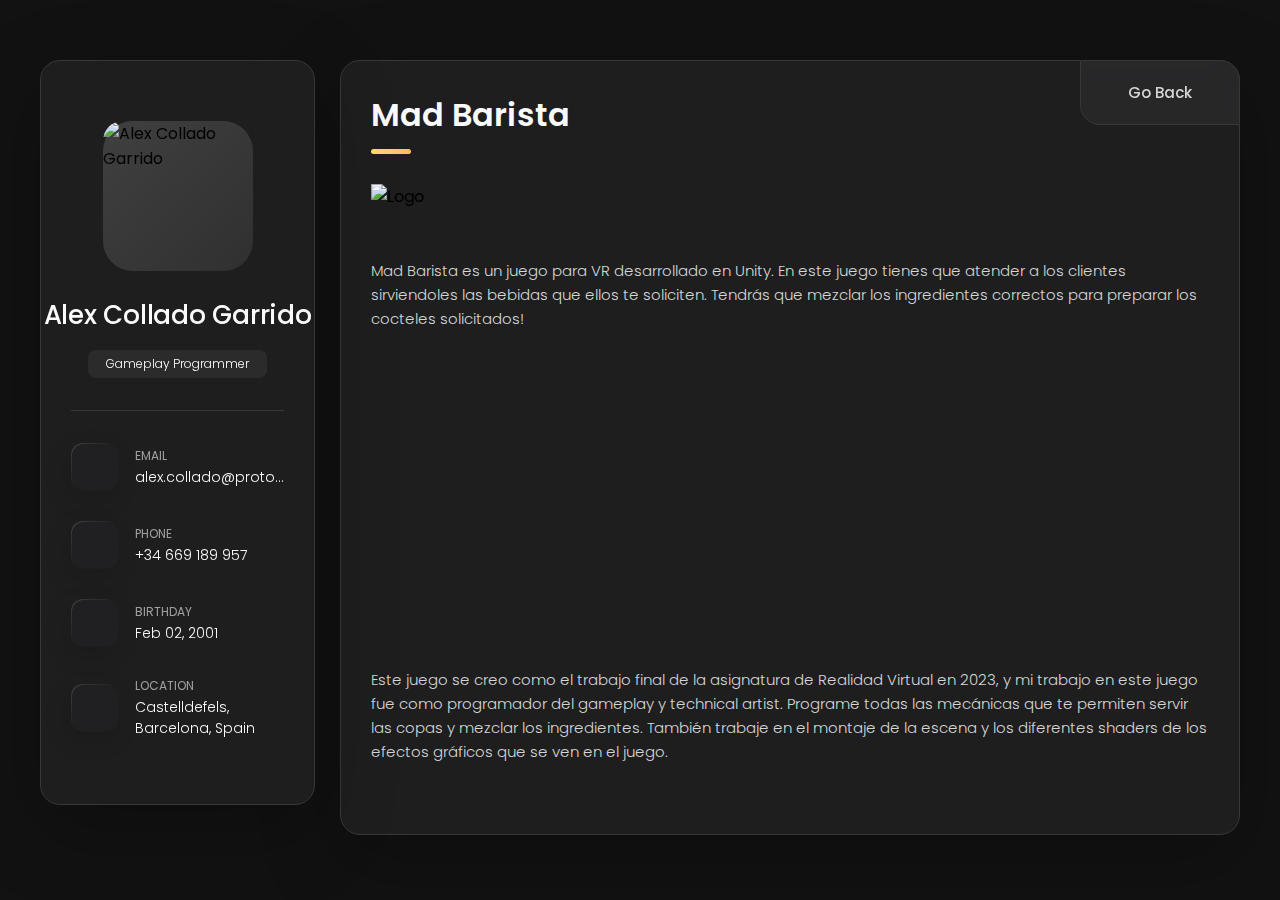
==== barista.html @ 56ca4191 "Mejoras movil" ====
<!DOCTYPE html>
<html lang="en">

<head>
  <meta charset="UTF-8">
  <meta http-equiv="X-UA-Compatible" content="IE=edge">
  <meta name="viewport" content="width=device-width, initial-scale=1.0">
  <title>vCard - Personal Portfolio</title>

  <!--
    - favicon
  -->
  <link rel="shortcut icon" href="./assets/images/logo.ico" type="image/x-icon">

  <!--
    - custom css link
  -->
  <link rel="stylesheet" href="./assets/css/style.css">

  <!--
    - google font link
  -->
  <link rel="preconnect" href="https://fonts.googleapis.com">
  <link rel="preconnect" href="https://fonts.gstatic.com" crossorigin>
  <link href="https://fonts.googleapis.com/css2?family=Poppins:wght@300;400;500;600&display=swap" rel="stylesheet">
</head>

<body>

  <!--
    - #MAIN
  -->

  <main>

    <!--
      - #SIDEBAR
    -->

    <aside class="sidebar" data-sidebar>

      <div class="sidebar-info">

        <figure class="avatar-box">
          <img src="./assets/images/my-avatar.png" alt="Alex Collado Garrido" width="150" height="150">
        </figure>

        <div class="info-content">
          <h1 class="name" title="Alex Collado Garrido">Alex Collado Garrido</h1>

          <p class="title">Gameplay Programmer</p>
        </div>

        <button class="info_more-btn" data-sidebar-btn>
          <span>Show Contacts</span>

          <ion-icon name="chevron-down"></ion-icon>
        </button>

      </div>

      <div class="sidebar-info_more">

        <div class="separator"></div>

        <ul class="contacts-list">

          <li class="contact-item">

            <div class="icon-box">
              <ion-icon name="mail-outline"></ion-icon>
            </div>

            <div class="contact-info">
              <p class="contact-title">Email</p>

              <a href="mailto:alex.collado@proton.me" class="contact-link">alex.collado@proton.me</a>
            </div>

          </li>

          <li class="contact-item">

            <div class="icon-box">
              <ion-icon name="phone-portrait-outline"></ion-icon>
            </div>

            <div class="contact-info">
              <p class="contact-title">Phone</p>

              <a href="tel:+34669189957" class="contact-link">+34 669 189 957</a>
            </div>

          </li>

          <li class="contact-item">

            <div class="icon-box">
              <ion-icon name="calendar-outline"></ion-icon>
            </div>

            <div class="contact-info">
              <p class="contact-title">Birthday</p>

              <time datetime="2001-02-02">Feb 02, 2001</time>
            </div>

          </li>

          <li class="contact-item">

            <div class="icon-box">
              <ion-icon name="location-outline"></ion-icon>
            </div>

            <div class="contact-info">
              <p class="contact-title">Location</p>

              <address>Castelldefels, Barcelona, Spain</address>
            </div>

          </li>

        </ul>

        <div class="separator"></div>

        <ul class="social-list">

          <li class="social-item">
            <a href="#" class="social-link">
              <ion-icon name="logo-instagram"></ion-icon>
            </a>
          </li>

        </ul>

      </div>

    </aside>

    <!--
      - #main-content
    -->

    <div class="main-content">

      <!--
        - #NAVBAR
      -->

      <nav class="navbar">

        <ul class="navbar-list">

          <li class="navbar-item">
            <button class="navbar-link" onclick="window.location.href='index.html';" >Go Back</button>
          </li>

        </ul>

      </nav>

      <!--
        - #RESUME
      -->

      <article class="resume  active" data-page="resume">

        <header>
          <h2 class="h2 article-title">Mad Barista</h2>
        </header>

        <img class="logo" src="assets/images/barista/title.png" alt="Logo" style="margin-bottom:50px;">

        <section class="about-text">
          <p>
            Mad Barista es un juego para VR desarrollado en Unity. En este juego tienes que atender a los clientes sirviendoles las bebidas que ellos te soliciten. Tendrás que mezclar los ingredientes correctos para preparar los cocteles solicitados!
          </p>

          <iframe class="logo" width="560" height="315" src="https://www.youtube.com/embed/b7pRS25t_Ww?si=kNV7Dc3kBFMDyx5f" title="YouTube video player" frameborder="0" allow="accelerometer; autoplay; clipboard-write; encrypted-media; gyroscope; picture-in-picture; web-share" referrerpolicy="strict-origin-when-cross-origin" allowfullscreen></iframe>

          <p>
            Este juego se creo como el trabajo final de la asignatura de Realidad Virtual en 2023, y mi trabajo en este juego fue como programador del gameplay y technical artist. Programe todas las mecánicas que te permiten servir las copas y mezclar los ingredientes. También trabaje en el montaje de la escena y los diferentes shaders de los efectos gráficos que se ven en el juego.
          </p>

        </section>

    </div>

  </main>

  <!--
    - custom js link
  -->
  <script src="./assets/js/script.js"></script>

  <!--
    - ionicon link
  -->
  <script type="module" src="https://unpkg.com/ionicons@5.5.2/dist/ionicons/ionicons.esm.js"></script>
  <script nomodule src="https://unpkg.com/ionicons@5.5.2/dist/ionicons/ionicons.js"></script>

</body>

</html>
---- assets/css/style.css ----
/**
 * copyright 2022 @codewithsadee
 */

/*-----------------------------------*\
  #CUSTOM PROPERTY
\*-----------------------------------*/

:root {

  video {
    width: 100%;
    width: -moz-available;          /* WebKit-based browsers will ignore this. */
    width: -webkit-fill-available;  /* Mozilla-based browsers will ignore this. */
    width: fill-available;
  }

  .logo {
    width: 100%;
    width: -moz-available;          /* WebKit-based browsers will ignore this. */
    width: -webkit-fill-available;  /* Mozilla-based browsers will ignore this. */
    width: fill-available;
  }

  /**
   * colors
   */

  /* gradient */

  --bg-gradient-onyx: linear-gradient(
    to bottom right, 
    hsl(240, 1%, 25%) 3%, 
    hsl(0, 0%, 19%) 97%
  );
  --bg-gradient-jet: linear-gradient(
    to bottom right, 
    hsla(240, 1%, 18%, 0.251) 0%, 
    hsla(240, 2%, 11%, 0) 100%
  ), hsl(240, 2%, 13%);
  --bg-gradient-yellow-1: linear-gradient(
    to bottom right, 
    hsl(45, 100%, 71%) 0%, 
    hsla(36, 100%, 69%, 0) 50%
  );
  --bg-gradient-yellow-2: linear-gradient(
    135deg, 
    hsla(45, 100%, 71%, 0.251) 0%, 
    hsla(35, 100%, 68%, 0) 59.86%
  ), hsl(240, 2%, 13%);
  --border-gradient-onyx: linear-gradient(
    to bottom right, 
    hsl(0, 0%, 25%) 0%, 
    hsla(0, 0%, 25%, 0) 50%
  );
  --text-gradient-yellow: linear-gradient(
    to right, 
    hsl(45, 100%, 72%), 
    hsl(35, 100%, 68%)
  );

  /* solid */

  --jet: hsl(0, 0%, 22%);
  --onyx: hsl(240, 1%, 17%);
  --eerie-black-1: hsl(240, 2%, 13%);
  --eerie-black-2: hsl(240, 2%, 12%);
  --smoky-black: hsl(0, 0%, 7%);
  --white-1: hsl(0, 0%, 100%);
  --white-2: hsl(0, 0%, 98%);
  --orange-yellow-crayola: hsl(45, 100%, 72%);
  --vegas-gold: hsl(45, 54%, 58%);
  --light-gray: hsl(0, 0%, 84%);
  --light-gray-70: hsla(0, 0%, 84%, 0.7);
  --bittersweet-shimmer: hsl(0, 43%, 51%);

  /**
   * typography
   */

  /* font-family */
  --ff-poppins: 'Poppins', sans-serif;

  /* font-size */
  --fs-1: 24px;
  --fs-2: 18px;
  --fs-3: 17px;
  --fs-4: 16px;
  --fs-5: 15px;
  --fs-6: 14px;
  --fs-7: 13px;
  --fs-8: 11px;

  /* font-weight */
  --fw-300: 300;
  --fw-400: 400;
  --fw-500: 500;
  --fw-600: 600;

  /**
   * shadow
   */
  
  --shadow-1: -4px 8px 24px hsla(0, 0%, 0%, 0.25);
  --shadow-2: 0 16px 30px hsla(0, 0%, 0%, 0.25);
  --shadow-3: 0 16px 40px hsla(0, 0%, 0%, 0.25);
  --shadow-4: 0 25px 50px hsla(0, 0%, 0%, 0.15);
  --shadow-5: 0 24px 80px hsla(0, 0%, 0%, 0.25);

  /**
   * transition
   */

  --transition-1: 0.25s ease;
  --transition-2: 0.5s ease-in-out;

}

/*-----------------------------------*\
  #RESET
\*-----------------------------------*/

*, *::before, *::after {
  margin: 0;
  padding: 0;
  box-sizing: border-box;
}

a { text-decoration: none; }

li { list-style: none; }

img, ion-icon, a, button, time, span { display: block; }

button {
  font: inherit;
  background: none;
  border: none;
  text-align: left;
  cursor: pointer;
}

input, textarea {
  display: block;
  width: 100%;
  background: none;
  font: inherit;
}

::selection {
  background: var(--orange-yellow-crayola);
  color: var(--smoky-black);
}

:focus { outline-color: var(--orange-yellow-crayola); }

html { font-family: var(--ff-poppins); }

body { background: var(--smoky-black); }

/*-----------------------------------*\
  #REUSED STYLE
\*-----------------------------------*/

.sidebar,
article {
  background: var(--eerie-black-2);
  border: 1px solid var(--jet);
  border-radius: 20px;
  padding: 15px;
  box-shadow: var(--shadow-1);
  z-index: 1;
}

.separator {
  width: 100%;
  height: 1px;
  background: var(--jet);
  margin: 16px 0;
}

.icon-box {
  position: relative;
  background: var(--border-gradient-onyx);
  width: 30px;
  height: 30px;
  border-radius: 8px;
  display: flex;
  justify-content: center;
  align-items: center;
  font-size: 16px;
  color: var(--orange-yellow-crayola);
  box-shadow: var(--shadow-1);
  z-index: 1;
}

.icon-box::before {
  content: "";
  position: absolute;
  inset: 1px;
  background: var(--eerie-black-1);
  border-radius: inherit;
  z-index: -1;
}

.icon-box ion-icon { --ionicon-stroke-width: 35px; }

article { display: none; }

article.active {
  display: block;
  animation: fade 0.5s ease backwards;
}

@keyframes fade {
  0% { opacity: 0; }
  100% { opacity: 1; }
}

.h2,
.h3,
.h4,
.h5 {
  color: var(--white-2);
  text-transform: capitalize;
}

.h2 { font-size: var(--fs-1); }

.h3 { font-size: var(--fs-2); }

.h4 { font-size: var(--fs-4); }

.h5 {
  font-size: var(--fs-7);
  font-weight: var(--fw-500);
}

.article-title {
  position: relative;
  padding-bottom: 7px;
}

.article-title::after {
  content: "";
  position: absolute;
  bottom: 0;
  left: 0;
  width: 30px;
  height: 3px;
  background: var(--text-gradient-yellow);
  border-radius: 3px;
}

.has-scrollbar::-webkit-scrollbar {
  width: 5px; /* for vertical scrollbar */
  height: 5px; /* for horizontal scrollbar */
}

.has-scrollbar::-webkit-scrollbar-track {
  background: var(--onyx);
  border-radius: 5px;
}

.has-scrollbar::-webkit-scrollbar-thumb {
  background: var(--orange-yellow-crayola);
  border-radius: 5px;
}

.has-scrollbar::-webkit-scrollbar-button { width: 20px; }

.content-card {
  position: relative;
  background: var(--border-gradient-onyx);
  padding: 15px;
  padding-top: 45px;
  border-radius: 14px;
  box-shadow: var(--shadow-2);
  cursor: pointer;
  z-index: 1;
}

.content-card::before {
  content: "";
  position: absolute;
  inset: 1px;
  background: var(--bg-gradient-jet);
  border-radius: inherit;
  z-index: -1;
}

/*-----------------------------------*\
  #MAIN
\*-----------------------------------*/

main {
  margin: 15px 12px;
  margin-bottom: 75px;
  min-width: 259px;
}

/*-----------------------------------*\
  #SIDEBAR
\*-----------------------------------*/

.sidebar {
  margin-bottom: 15px;
  max-height: 112px;
  overflow: hidden;
  transition: var(--transition-2);
}

.sidebar.active { max-height: 405px; }

.sidebar-info {
  position: relative;
  display: flex;
  justify-content: flex-start;
  align-items: center;
  gap: 15px;
}

.avatar-box {
  background: var(--bg-gradient-onyx);
  border-radius: 20px;
}

.avatar-box img {
  object-fit: cover;
  border-radius: 20px;
}

.info-content .name {
  color: var(--white-2);
  font-size: var(--fs-3);
  font-weight: var(--fw-500);
  letter-spacing: -0.25px;
  margin-bottom: 10px;
}

.info-content .title {
  color: var(--white-1);
  background: var(--onyx);
  font-size: var(--fs-8);
  font-weight: var(--fw-300);
  width: max-content;
  padding: 3px 12px;
  border-radius: 8px;
}

.info_more-btn {
  position: absolute;
  top: -15px;
  right: -15px;
  border-radius: 0 15px;
  font-size: 13px;
  color: var(--orange-yellow-crayola);
  background: var(--border-gradient-onyx);
  padding: 10px;
  box-shadow: var(--shadow-2);
  transition: var(--transition-1);
  z-index: 1;
}

.info_more-btn::before {
  content: "";
  position: absolute;
  inset: 1px;
  border-radius: inherit;
  background: var(--bg-gradient-jet);
  transition: var(--transition-1);
  z-index: -1;
}

.info_more-btn:hover,
.info_more-btn:focus { background: var(--bg-gradient-yellow-1); }

.info_more-btn:hover::before,
.info_more-btn:focus::before { background: var(--bg-gradient-yellow-2); }

.info_more-btn span { display: none; }

.sidebar-info_more {
  opacity: 0;
  visibility: hidden;
  transition: var(--transition-2);
}

.sidebar.active .sidebar-info_more {
  opacity: 1;
  visibility: visible;
}

.contacts-list {
  display: grid;
  grid-template-columns: 1fr;
  gap: 16px;
}

.contact-item {
  min-width: 100%;
  display: flex;
  align-items: center;
  gap: 16px;
}

.contact-info {
  max-width: calc(100% - 46px);
  width: calc(100% - 46px);
}

.contact-title {
  color: var(--light-gray-70);
  font-size: var(--fs-8);
  text-transform: uppercase;
  margin-bottom: 2px;
}

.contact-info :is(.contact-link, time, address) {
  color: var(--white-2);
  font-size: var(--fs-7);
}

.contact-info address { font-style: normal; }

.social-list {
  display: flex;
  justify-content: flex-start;
  align-items: center;
  gap: 15px;
  padding-bottom: 4px;
  padding-left: 7px;
}

.social-item .social-link {
  color: var(--light-gray-70);
  font-size: 18px;
}


.social-item .social-link:hover { color: var(--light-gray); }

/*-----------------------------------*\
  #NAVBAR
\*-----------------------------------*/

.navbar {
  position: fixed;
  bottom: 0;
  left: 0;
  width: 100%;
  background: hsla(240, 1%, 17%, 0.75);
  backdrop-filter: blur(10px);
  border: 1px solid var(--jet);
  border-radius: 12px 12px 0 0;
  box-shadow: var(--shadow-2);
  z-index: 5;
}

.navbar-list {
  display: flex;
  flex-wrap: wrap;
  justify-content: center;
  align-items: center;
  padding: 0 10px;
}

.navbar-link {
  color: var(--light-gray);
  font-size: var(--fs-8);
  padding: 20px 7px;
  transition: color var(--transition-1);
}

.navbar-link:hover,
.navbar-link:focus { color: var(--light-gray-70); }

.navbar-link.active { color: var(--orange-yellow-crayola); }

/*-----------------------------------*\
  #ABOUT
\*-----------------------------------*/

.about .article-title { margin-bottom: 15px; }

.about-text {
  color: var(--light-gray);
  font-size: var(--fs-6);
  font-weight: var(--fw-300);
  line-height: 1.6;
}

.about-text p { margin-bottom: 15px; }

/**
 * #service 
 */

.service { margin-bottom: 35px; }

.service-title { margin-bottom: 20px; }

.service-list {
  display: grid;
  grid-template-columns: 1fr;
  gap: 20px;
  margin-bottom: 30px;
}

.service-item {
  position: relative;
  background: var(--border-gradient-onyx);
  padding: 20px;
  border-radius: 14px;
  box-shadow: var(--shadow-2);
  z-index: 1;
}

.service-item::before {
  content: "";
  position: absolute;
  inset: 1px;
  background: var(--bg-gradient-jet);
  border-radius: inherit;
  z-index: -1;
}

.service-icon-box { margin-bottom: 10px; }

.service-icon-box img { margin: auto; }

.service-content-box { text-align: center; }

.service-item-title { margin-bottom: 7px; }

.service-item-text {
  color: var(--light-gray);
  font-size: var(--fs-6);
  font-weight: var(--fw-3);
  line-height: 1.6;
}

/**
 * #testimonials 
 */

.testimonials { margin-bottom: 30px; }

.testimonials-title { margin-bottom: 20px; }

.testimonials-list {
  display: flex;
  justify-content: flex-start;
  align-items: flex-start;
  gap: 15px;
  margin: 0 -15px;
  padding: 25px 15px;
  padding-bottom: 35px;
  overflow-x: auto;
  scroll-behavior: smooth;
  overscroll-behavior-inline: contain;
  scroll-snap-type: inline mandatory;
}

.testimonials-item {
  min-width: 100%;
  scroll-snap-align: center;
}

.testimonials-avatar-box {
  position: absolute;
  top: 0;
  left: 0;
  transform: translate(15px, -25px);
  background: var(--bg-gradient-onyx);
  border-radius: 14px;
  box-shadow: var(--shadow-1);
}

.testimonials-item-title { margin-bottom: 7px; }

.testimonials-text {
  color: var(--light-gray);
  font-size: var(--fs-6);
  font-weight: var(--fw-300);
  line-height: 1.6;
  display: -webkit-box;
  line-clamp: 4;
  -webkit-line-clamp: 4;
  -webkit-box-orient: vertical;
  overflow: hidden;
}

/**
 * #testimonials-modal
 */

.modal-container {
  position: fixed;
  top: 0;
  left: 0;
  width: 100%;
  height: 100%;
  display: flex;
  justify-content: center;
  align-items: center;
  overflow-y: auto;
  overscroll-behavior: contain;
  z-index: 20;
  pointer-events: none;
  visibility: hidden;
}

.modal-container::-webkit-scrollbar { display: none; }

.modal-container.active {
  pointer-events: all;
  visibility: visible;
}

.overlay {
  position: fixed;
  top: 0;
  left: 0;
  width: 100%;
  height: 100vh;
  background: hsl(0, 0%, 5%);
  opacity: 0;
  visibility: hidden;
  pointer-events: none;
  z-index: 1;
  transition: var(--transition-1);
}

.overlay.active {
  opacity: 0.8;
  visibility: visible;
  pointer-events: all;
}

.testimonials-modal {
  background: var(--eerie-black-2);
  position: relative;
  padding: 15px;
  margin: 15px 12px;
  border: 1px solid var(--jet);
  border-radius: 14px;
  box-shadow: var(--shadow-5);
  transform: scale(1.2);
  opacity: 0;
  transition: var(--transition-1);
  z-index: 2;
}

.modal-container.active .testimonials-modal {
  transform: scale(1);
  opacity: 1;
}

.modal-close-btn {
  position: absolute;
  top: 15px;
  right: 15px;
  background: var(--onyx);
  border-radius: 8px;
  width: 32px;
  height: 32px;
  display: flex;
  justify-content: center;
  align-items: center;
  color: var(--white-2);
  font-size: 18px;
  opacity: 0.7;
}

.modal-close-btn:hover,
.modal-close-btn:focus { opacity: 1; }

.modal-close-btn ion-icon { --ionicon-stroke-width: 50px; }

.modal-avatar-box {
  background: var(--bg-gradient-onyx);
  width: max-content;
  border-radius: 14px;
  margin-bottom: 15px;
  box-shadow: var(--shadow-2);
}

.modal-img-wrapper > img { display: none; }

.modal-title { margin-bottom: 4px; }

.modal-content time {
  font-size: var(--fs-6);
  color: var(--light-gray-70);
  font-weight: var(--fw-300);
  margin-bottom: 10px;
}

.modal-content p {
  color: var(--light-gray);
  font-size: var(--fs-6);
  font-weight: var(--fw-300);
  line-height: 1.6;
}

/**
 * #clients 
 */

.clients { margin-bottom: 15px; }

.clients-list {
  display: flex;
  justify-content: flex-start;
  align-items: flex-start;
  gap: 15px;
  margin: 0 -15px;
  padding: 25px;
  padding-bottom: 25px;
  overflow-x: auto;
  scroll-behavior: smooth;
  overscroll-behavior-inline: contain;
  scroll-snap-type: inline mandatory;
  scroll-padding-inline: 25px;
}

.clients-item {
  min-width: 50%;
  scroll-snap-align: start;
}

.clients-item img {
  width: 100%;
  filter: grayscale(1);
  transition: var(--transition-1);
}

.clients-item img:hover { filter: grayscale(0); }

/*-----------------------------------*\
  #RESUME
\*-----------------------------------*/

.article-title { margin-bottom: 30px; }


/**
 * education and experience 
 */

.timeline { margin-bottom: 30px; }

.timeline .title-wrapper {
  display: flex;
  align-items: center;
  gap: 15px;
  margin-bottom: 25px;
}

.timeline-list {
  font-size: var(--fs-6);
  margin-left: 45px;
}

.timeline-item { position: relative; }

.timeline-item:not(:last-child) { margin-bottom: 20px; }

.timeline-item-title {
  font-size: var(--fs-6);
  line-height: 1.3;
  margin-bottom: 7px;
}

.timeline-list span {
  color: var(--vegas-gold);
  font-weight: var(--fw-400);
  line-height: 1.6;
}

.timeline-item:not(:last-child)::before {
  content: "";
  position: absolute;
  top: -25px;
  left: -30px;
  width: 1px;
  height: calc(100% + 50px);
  background: var(--jet);
}

.timeline-item::after {
  content: "";
  position: absolute;
  top: 5px;
  left: -33px;
  height: 6px;
  width: 6px;
  background: var(--text-gradient-yellow);
  border-radius: 50%;
  box-shadow: 0 0 0 4px var(--jet);
}

.timeline-text {
  color: var(--light-gray);
  font-weight: var(--fw-300);
  line-height: 1.6;
}


/**
 * skills 
 */

.skills-title { margin-bottom: 20px; }

.skills-list { padding: 20px; }

.skills-item:not(:last-child) { margin-bottom: 15px; }

.skill .title-wrapper {
  display: flex;
  align-items: center;
  gap: 5px;
  margin-bottom: 8px;
}

.skill .title-wrapper data {
  color: var(--light-gray);
  font-size: var(--fs-7);
  font-weight: var(--fw-300);
}

.skill-progress-bg {
  background: var(--jet);
  width: 100%;
  height: 8px;
  border-radius: 10px;
}

.skill-progress-fill {
  background: var(--text-gradient-yellow);
  height: 100%;
  border-radius: inherit;
}

/*-----------------------------------*\
  #BLOG
\*-----------------------------------*/

.blog-posts { margin-bottom: 10px; }

.blog-posts-list {
  display: grid;
  grid-template-columns: 1fr;
  gap: 20px;
}

.blog-post-item > a {
  position: relative;
  background: var(--border-gradient-onyx);
  height: 100%;
  box-shadow: var(--shadow-4);
  border-radius: 16px;
  z-index: 1;
}

.blog-post-item > a::before {
  content: "";
  position: absolute;
  inset: 1px;
  border-radius: inherit;
  background: var(--eerie-black-1);
  z-index: -1;
}

.blog-banner-box {
  width: 100%;
  height: 200px;
  border-radius: 12px;
  overflow: hidden;
}

.blog-banner-box img {
  width: 100%;
  height: 100%;
  object-fit: cover;
  transition: var(--transition-1);
}

.blog-post-item > a:hover .blog-banner-box img { transform: scale(1.1); }

.blog-content { padding: 15px; }

.blog-meta {
  display: flex;
  justify-content: flex-start;
  align-items: center;
  gap: 7px;
  margin-bottom: 10px;
}

.blog-meta :is(.blog-category, time) {
  color: var(--light-gray-70);
  font-size: var(--fs-6);
  font-weight: var(--fw-300);
}

.blog-meta .dot {
  background: var(--light-gray-70);
  width: 4px;
  height: 4px;
  border-radius: 4px;
}

.blog-item-title {
  margin-bottom: 10px;
  line-height: 1.3;
  transition: var(--transition-1);
}

.blog-post-item > a:hover .blog-item-title { color: var(--orange-yellow-crayola); }

.blog-text {
  color: var(--light-gray);
  font-size: var(--fs-6);
  font-weight: var(--fw-300);
  line-height: 1.6;
}

/*-----------------------------------*\
  #CONTACT
\*-----------------------------------*/

.mapbox {
  position: relative;
  height: 250px;
  width: 100%;
  border-radius: 16px;
  margin-bottom: 30px;
  border: 1px solid var(--jet);
  overflow: hidden;
}

.mapbox figure { height: 100%; }

.mapbox iframe {
  width: 100%;
  height: 100%;
  border: none;
  filter: grayscale(1) invert(1);
}

.contact-form { margin-bottom: 10px; }

.form-title { margin-bottom: 20px; }

.input-wrapper {
  display: grid;
  grid-template-columns: 1fr;
  gap: 25px;
  margin-bottom: 25px;
}

.form-input {
  color: var(--white-2);
  font-size: var(--fs-6);
  font-weight: var(--fw-400);
  padding: 13px 20px;
  border: 1px solid var(--jet);
  border-radius: 14px;
  outline: none;
}

.form-input::placeholder { font-weight: var(--fw-500); }

.form-input:focus { border-color: var(--orange-yellow-crayola); }

textarea.form-input {
  min-height: 100px;
  height: 120px;
  max-height: 200px;
  resize: vertical;
  margin-bottom: 25px;
}

textarea.form-input::-webkit-resizer { display: none; }

.form-input:focus:invalid { border-color: var(--bittersweet-shimmer); }

.form-btn {
  position: relative;
  width: 100%;
  background: var(--border-gradient-onyx);
  color: var(--orange-yellow-crayola);
  display: flex;
  justify-content: center;
  align-items: center;
  gap: 10px;
  padding: 13px 20px;
  border-radius: 14px;
  font-size: var(--fs-6);
  text-transform: capitalize;
  box-shadow: var(--shadow-3);
  z-index: 1;
  transition: var(--transition-1);
}

.form-btn::before {
  content: "";
  position: absolute;
  inset: 1px;
  background: var(--bg-gradient-jet);
  border-radius: inherit;
  z-index: -1;
  transition: var(--transition-1);
}

.form-btn ion-icon { font-size: 16px; }

.form-btn:hover { background: var(--bg-gradient-yellow-1); }

.form-btn:hover::before { background: var(--bg-gradient-yellow-2); }

.form-btn:disabled {
  opacity: 0.7;
  cursor: not-allowed;
}

.form-btn:disabled:hover { background: var(--border-gradient-onyx); }

.form-btn:disabled:hover::before { background: var(--bg-gradient-jet); }

/*-----------------------------------*\
  #RESPONSIVE
\*-----------------------------------*/

/**
 * responsive larger than 450px screen
 */

@media (min-width: 450px) {

  /**
   * client
   */

  .clients-item { min-width: calc(33.33% - 10px); }

  /**
   * #PORTFOLIO, BLOG 
   */

  .project-img,
  .blog-banner-box { height: auto; }

}

/**
 * responsive larger than 580px screen
 */

@media (min-width: 580px) {

  /**
   * CUSTOM PROPERTY
   */

  :root {

    /**
     * typography
     */

    --fs-1: 32px;
    --fs-2: 24px;
    --fs-3: 26px;
    --fs-4: 18px;
    --fs-6: 15px;
    --fs-7: 15px;
    --fs-8: 12px;

  }

  /**
   * #REUSED STYLE
   */

  .sidebar, article {
    width: 520px;
    margin-inline: auto;
    padding: 30px;
  }

  .article-title {
    font-weight: var(--fw-600);
    padding-bottom: 15px;
  }

  .article-title::after {
    width: 40px;
    height: 5px;
  }

  .icon-box {
    width: 48px;
    height: 48px;
    border-radius: 12px;
    font-size: 18px;
  }

  /**
   * #MAIN
   */

  main {
    margin-top: 60px;
    margin-bottom: 100px;
  }

  /**
   * #SIDEBAR
   */

  .sidebar {
    max-height: 180px;
    margin-bottom: 30px;
  }

  .sidebar.active { max-height: 584px; }

  .sidebar-info { gap: 25px; }

  .avatar-box { border-radius: 30px; }

  .avatar-box img { width: 120px; }

  .info-content .name { margin-bottom: 15px; }

  .info-content .title { padding: 5px 18px; }

  .info_more-btn {
    top: -30px;
    right: -30px;
    padding: 10px 15px;
  }

  .info_more-btn span {
    display: block;
    font-size: var(--fs-8);
  }

  .info_more-btn ion-icon { display: none; }

  .separator { margin: 32px 0; }

  .contacts-list { gap: 20px; }

  .contact-info {
    max-width: calc(100% - 64px);
    width: calc(100% - 64px);
  }

  /**
   * #NAVBAR
   */

  .navbar { border-radius: 20px 20px 0 0; }

  .navbar-list { gap: 20px; }

  .navbar-link { --fs-8: 14px; }

  /**
   * #ABOUT
   */

  .about .article-title { margin-bottom: 20px; }

  .about-text { margin-bottom: 40px; }

  /* service */

  .service-item {
    display: flex;
    justify-content: flex-start;
    align-items: flex-start;
    gap: 18px;
    padding: 30px;
  }

  .service-icon-box {
    margin-bottom: 0;
    margin-top: 5px;
  }

  .service-content-box { text-align: left; }

  /* testimonials */

  .testimonials-title { margin-bottom: 25px; }

  .testimonials-list {
    gap: 30px;
    margin: 0 -30px;
    padding: 30px;
    padding-bottom: 35px;
  }

  .content-card {
    padding: 30px;
    padding-top: 25px;
  }

  .testimonials-avatar-box {
    transform: translate(30px, -30px);
    border-radius: 20px;
  }

  .testimonials-avatar-box img { width: 80px; }

  .testimonials-item-title {
    margin-bottom: 10px;
    margin-left: 95px;
  }

  .testimonials-text {
    line-clamp: 2;
    -webkit-line-clamp: 2;
  }

  /* testimonials modal */

  .modal-container { padding: 20px; }

  .testimonials-modal {
    display: flex;
    justify-content: flex-start;
    align-items: stretch;
    gap: 25px;
    padding: 30px;
    border-radius: 20px;
  }

  .modal-img-wrapper {
    display: flex;
    flex-direction: column;
    align-items: center;
  }

  .modal-avatar-box {
    border-radius: 18px;
    margin-bottom: 0;
  }

  .modal-avatar-box img { width: 65px; }

  .modal-img-wrapper > img {
    display: block;
    flex-grow: 1;
    width: 35px;
  }

  /* clients */

  .clients-list {
    gap: 50px;
    margin: 0 -30px;
    padding: 45px;
    scroll-padding-inline: 45px;
  }

  .clients-item { min-width: calc(33.33% - 35px); }

  /**
   * #RESUME
   */

  .timeline-list { margin-left: 65px; }

  .timeline-item:not(:last-child)::before { left: -40px; }

  .timeline-item::after {
    height: 8px;
    width: 8px;
    left: -43px;
  }

  .skills-item:not(:last-child) { margin-bottom: 25px; }

  /**
   * #PORTFOLIO, BLOG
   */

  .project-img, .blog-banner-box { border-radius: 16px; }

  .blog-posts-list { gap: 30px; }

  .blog-content { padding: 25px; }

  /**
   * #CONTACT
   */

  .mapbox {
    height: 380px;
    border-radius: 18px;
  }

  .input-wrapper {
    gap: 30px;
    margin-bottom: 30px;
  }

  .form-input { padding: 15px 20px; }

  textarea.form-input { margin-bottom: 30px; }

  .form-btn {
    --fs-6: 16px;
    padding: 16px 20px;
  }

  .form-btn ion-icon { font-size: 18px; }

}

/**
 * responsive larger than 768px screen
 */

@media (min-width: 768px) {

  /**
   * REUSED STYLE
   */

  .sidebar, article { width: 700px; }

  .has-scrollbar::-webkit-scrollbar-button { width: 100px; }

  /**
   * SIDEBAR
   */

  .contacts-list {
    grid-template-columns: 1fr 1fr;
    gap: 30px 15px;
  }

  /**
   * NAVBAR
   */

  .navbar-link { --fs-8: 15px; }

  /**
   * ABOUT
   */

  /* testimonials modal */

  .testimonials-modal {
    gap: 35px;
    max-width: 680px;
  }

  .modal-avatar-box img { width: 80px; }

  /**
   * PORTFOLIO
   */


  /* portfolio grid */
  /* NOTE: PARA CAMBIAR EL TAMAÑO DE LAS IMAGENES DEL PORTFOLIO AQUI  */

  .project-list, .blog-posts-list { grid-template-columns: 1fr 1fr; }

}

/**
 * responsive larger than 1024px screen
 */

@media (min-width: 1024px) {

  /**
   * CUSTOM PROPERTY
   */

  :root {

    /**
    * shadow
    */

    --shadow-1: -4px 8px 24px hsla(0, 0%, 0%, 0.125);
    --shadow-2: 0 16px 30px hsla(0, 0%, 0%, 0.125);
    --shadow-3: 0 16px 40px hsla(0, 0%, 0%, 0.125);

  }

  /**
   * REUSED STYLE
   */

  .sidebar, article {
    width: 950px;
    box-shadow: var(--shadow-5);
  }

  /**
   * MAIN 
   */

  main { margin-bottom: 60px; }

  .main-content {
    position: relative;
    width: max-content;
    margin: auto;
  }

  /**
   * NAVBAR
   */

  .navbar {
    position: absolute;
    bottom: auto;
    top: 0;
    left: auto;
    right: 0;
    width: max-content;
    border-radius: 0 20px;
    padding: 0 20px;
    box-shadow: none;
  }

  .navbar-list {
    gap: 30px;
    padding: 0 20px;
  }

  .navbar-link { font-weight: var(--fw-500); }

  /**
   * ABOUT
   */

  /* service */

  .service-list {
    grid-template-columns: 1fr 1fr;
    gap: 20px 25px;
  }

  /* testimonials */

  .testimonials-item { min-width: calc(50% - 15px); }

  /* clients */

  .clients-item { min-width: calc(25% - 38px); }

  /**
   * PORTFOLIO
   */

  .project-list { grid-template-columns: repeat(3, 1fr); }

  /**
   * BLOG
   */

  .blog-banner-box { height: 230px; }

}

/**
 * responsive larger than 1250px screen
 */

@media (min-width: 1250px) {

  /**
   * RESET
   */

  body::-webkit-scrollbar { width: 20px; }

  body::-webkit-scrollbar-track { background: var(--smoky-black); }

  body::-webkit-scrollbar-thumb {
    border: 5px solid var(--smoky-black);
    background: hsla(0, 0%, 100%, 0.1);
    border-radius: 20px;
    box-shadow: inset 1px 1px 0 hsla(0, 0%, 100%, 0.11),
                inset -1px -1px 0 hsla(0, 0%, 100%, 0.11);
  }

  body::-webkit-scrollbar-thumb:hover { background: hsla(0, 0%, 100%, 0.15); }

  body::-webkit-scrollbar-button { height: 60px; }

  /**
   * REUSED STYLE
   */

  .sidebar, article { width: auto; }

  article { min-height: 100%; }

  /**
   * MAIN
   */

  main {
    max-width: 1200px;
    margin-inline: auto;
    display: flex;
    justify-content: center;
    align-items: stretch;
    gap: 25px;
  }

  .main-content {
    min-width: 75%;
    width: 75%;
    margin: 0;
  }

  /**
   * SIDEBAR
   */

  .sidebar {
    position: sticky;
    top: 60px;
    max-height: max-content;
    height: 100%;
    margin-bottom: 0;
    padding-top: 60px;
    z-index: 1;
  }

  .sidebar-info { flex-direction: column; }

  .avatar-box img { width: 150px; }

  .info-content .name {
    white-space: nowrap;
    text-align: center;
  }

  .info-content .title { margin: auto; }

  .info_more-btn { display: none; }

  .sidebar-info_more {
    opacity: 1;
    visibility: visible;
  }

  .contacts-list { grid-template-columns: 1fr; }

  .contact-info :is(.contact-link) {
    white-space: nowrap;
    overflow: hidden;
    text-overflow: ellipsis;
  }

  .contact-info :is(.contact-link, time, address) {
    --fs-7: 14px;
    font-weight: var(--fw-300);
  }

  .separator:last-of-type {
    margin: 15px 0;
    opacity: 0;
  }

  .social-list { justify-content: center; }

  /**
    * RESUME
  */

  .timeline-text { max-width: 700px; }

}
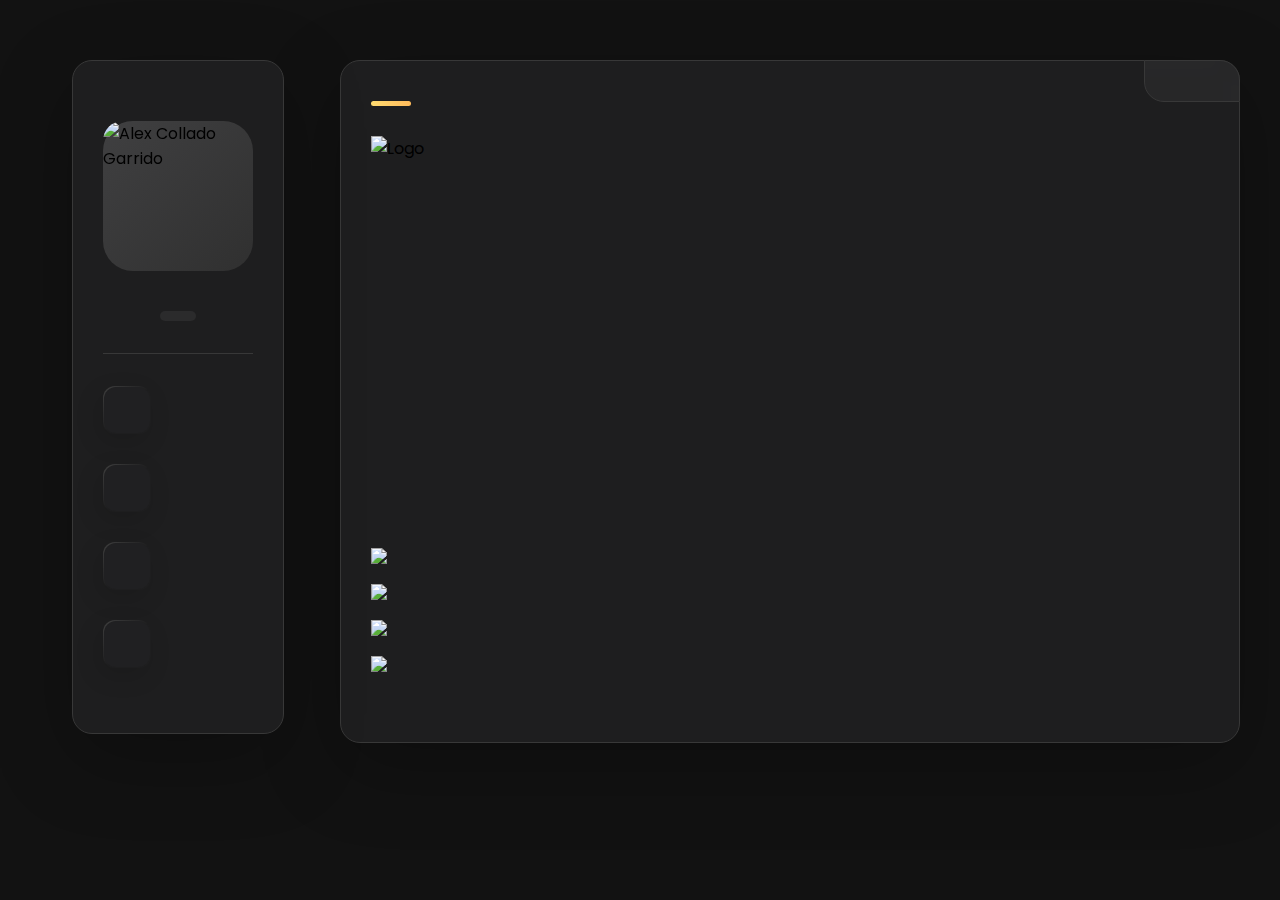
==== commit d74d7d03: "Traducción completa" ====
--- a/barista.html
+++ b/barista.html
@@ -46,13 +46,13 @@
         </figure>
 
         <div class="info-content">
-          <h1 class="name" title="Alex Collado Garrido">Alex Collado Garrido</h1>
-
-          <p class="title">Gameplay Programmer</p>
+          <h1 class="name" title="Alex Collado Garrido" lng-tag="name"></h1>
+
+          <p class="title" lng-tag="title"></p>
         </div>
 
         <button class="info_more-btn" data-sidebar-btn>
-          <span>Show Contacts</span>
+          <span lng-tag="contacts"></span>
 
           <ion-icon name="chevron-down"></ion-icon>
         </button>
@@ -72,9 +72,9 @@
             </div>
 
             <div class="contact-info">
-              <p class="contact-title">Email</p>
-
-              <a href="mailto:alex.collado@proton.me" class="contact-link">alex.collado@proton.me</a>
+              <p class="contact-title" lng-tag="email"></p>
+
+              <a href="mailto:alex.collado@proton.me" class="contact-link" lng-tag="email-text"></a>
             </div>
 
           </li>
@@ -86,9 +86,9 @@
             </div>
 
             <div class="contact-info">
-              <p class="contact-title">Phone</p>
-
-              <a href="tel:+34669189957" class="contact-link">+34 669 189 957</a>
+              <p class="contact-title" lng-tag="phone"></p>
+
+              <a href="tel:+34669189957" class="contact-link" lng-tag="phone-text"></a>
             </div>
 
           </li>
@@ -100,9 +100,9 @@
             </div>
 
             <div class="contact-info">
-              <p class="contact-title">Birthday</p>
-
-              <time datetime="2001-02-02">Feb 02, 2001</time>
+              <p class="contact-title" lng-tag="birthday"></p>
+
+              <time datetime="2001-02-02" lng-tag="birthday-text"></time>
             </div>
 
           </li>
@@ -114,9 +114,9 @@
             </div>
 
             <div class="contact-info">
-              <p class="contact-title">Location</p>
-
-              <address>Castelldefels, Barcelona, Spain</address>
+              <p class="contact-title" lng-tag="location"></p>
+
+              <address lng-tag="location-text"></address>
             </div>
 
           </li>
@@ -128,8 +128,14 @@
         <ul class="social-list">
 
           <li class="social-item">
-            <a href="#" class="social-link">
-              <ion-icon name="logo-instagram"></ion-icon>
+            <a href="https://github.com/a-collado" class="social-link">
+              <ion-icon name="logo-github"></ion-icon>
+            </a>
+          </li>
+
+          <li class="social-item">
+            <a href="https://www.linkedin.com/in/alex-collado-garrido/" class="social-link">
+              <ion-icon name="logo-linkedin"></ion-icon>
             </a>
           </li>
 
@@ -154,7 +160,7 @@
         <ul class="navbar-list">
 
           <li class="navbar-item">
-            <button class="navbar-link" onclick="window.location.href='index.html';" >Go Back</button>
+            <button class="navbar-link" onclick="window.location.href='index.html';" lng-tag="back"></button>
           </li>
 
         </ul>
@@ -168,22 +174,24 @@
       <article class="resume  active" data-page="resume">
 
         <header>
-          <h2 class="h2 article-title">Mad Barista</h2>
+          <h2 class="h2 article-title" lng-tag="barista-title"></h2>
         </header>
 
         <img class="logo" src="assets/images/barista/title.png" alt="Logo" style="margin-bottom:50px;">
 
         <section class="about-text">
-          <p>
-            Mad Barista es un juego para VR desarrollado en Unity. En este juego tienes que atender a los clientes sirviendoles las bebidas que ellos te soliciten. Tendrás que mezclar los ingredientes correctos para preparar los cocteles solicitados!
+          <p lng-tag="barista-text-1">
           </p>
 
           <iframe class="logo" width="560" height="315" src="https://www.youtube.com/embed/b7pRS25t_Ww?si=kNV7Dc3kBFMDyx5f" title="YouTube video player" frameborder="0" allow="accelerometer; autoplay; clipboard-write; encrypted-media; gyroscope; picture-in-picture; web-share" referrerpolicy="strict-origin-when-cross-origin" allowfullscreen></iframe>
 
-          <p>
-            Este juego se creo como el trabajo final de la asignatura de Realidad Virtual en 2023, y mi trabajo en este juego fue como programador del gameplay y technical artist. Programe todas las mecánicas que te permiten servir las copas y mezclar los ingredientes. También trabaje en el montaje de la escena y los diferentes shaders de los efectos gráficos que se ven en el juego.
+          <p lng-tag="barista-text-2">
           </p>
 
+          <img class="logo" src="./assets/images/barista/screenshot-1.png" style="margin-bottom:20px;">
+          <img class="logo" src="./assets/images/barista/screenshot-2.png" style="margin-bottom:20px;">
+          <img class="logo" src="./assets/images/barista/screenshot-3.png" style="margin-bottom:20px;">
+          <img class="logo" src="./assets/images/barista/screenshot-4.png" style="margin-bottom:20px;">
         </section>
 
     </div>
